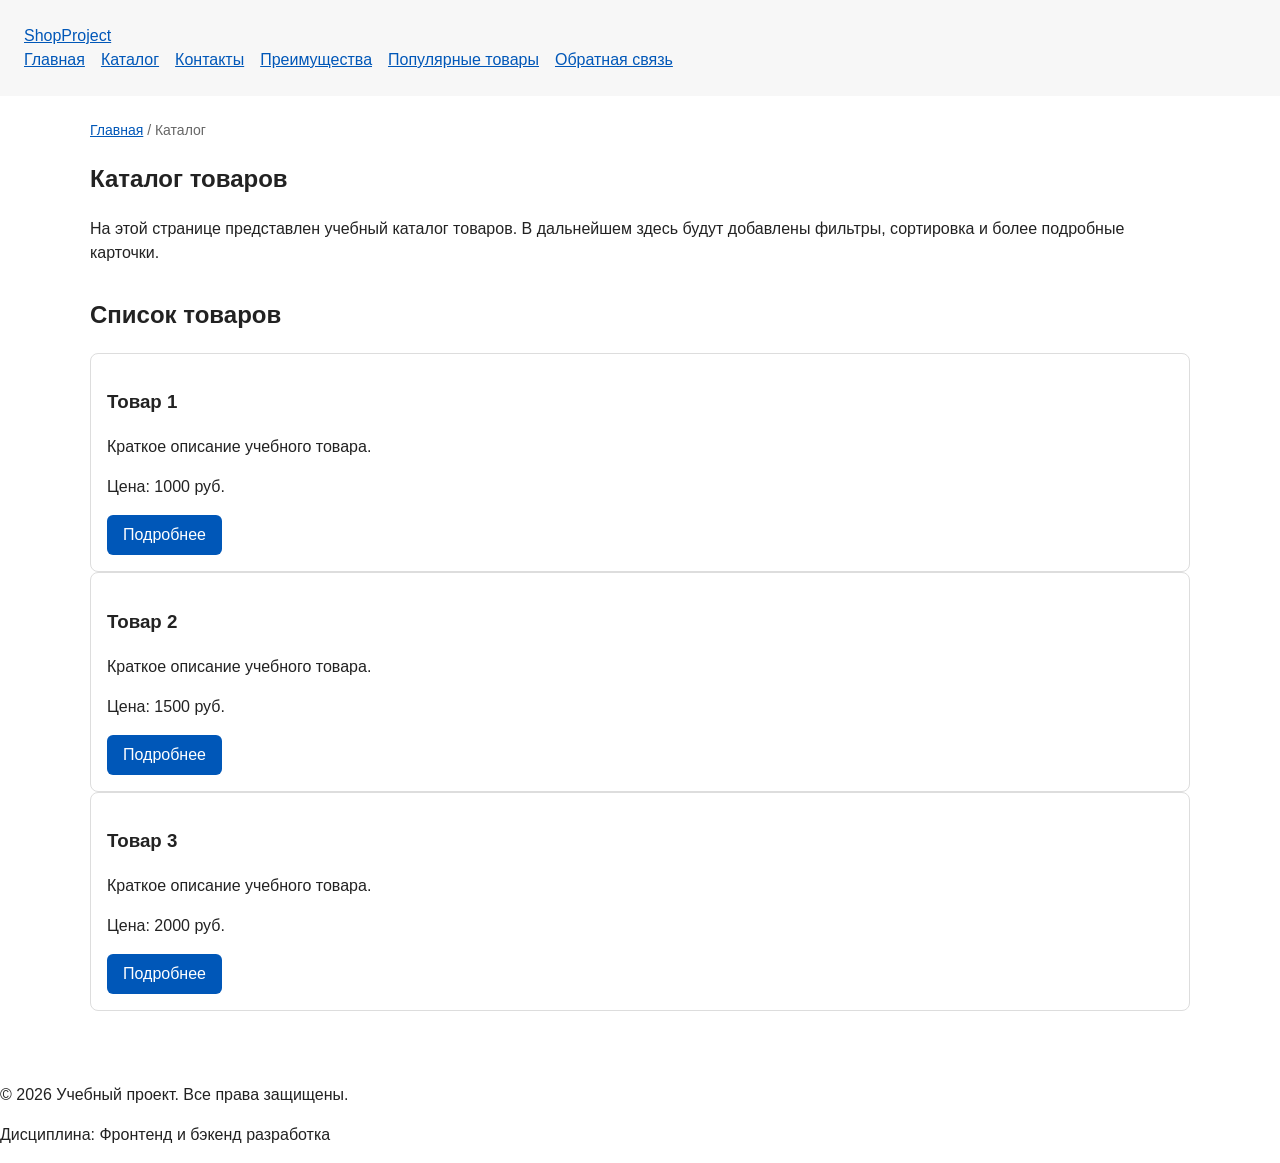
==== catalog.html @ 7bd4f280 "feat: add multi-page structure navigation and anchors" ====
<!DOCTYPE html>
<html lang="ru">
<head>
  <meta charset="UTF-8">
  <meta name="viewport" content="width=device-width, initial-scale=1.0">
  <meta name="description" content="Каталог товаров учебного интернет-магазина.">
  <title>Каталог товаров — Учебный интернет-магазин</title>
  <meta property="og:type" content="website">
  <meta property="og:title" content="Каталог товаров — Учебный интернет-магазин">
  <meta property="og:description" content="Каталог товаров учебного интернет-магазина.">
  <meta property="og:image" content="https://wqlwr.github.io/kr1-html-css-shop/images/preview.jpg">
  <link rel="stylesheet" href="css/style.css">
</head>
<body>
  <header>
    <div class="site-header">
      <a class="site-logo" href="index.html">ShopProject</a>

      <nav class="site-nav" aria-label="Основная навигация">
        <ul class="site-nav__list">
          <li><a href="index.html">Главная</a></li>
          <li><a href="catalog.html">Каталог</a></li>
          <li><a href="contacts.html">Контакты</a></li>
          <li><a href="index.html#advantages">Преимущества</a></li>
          <li><a href="index.html#popular">Популярные товары</a></li>
          <li><a href="index.html#contacts">Обратная связь</a></li>
        </ul>
      </nav>
    </div>
  </header>

  <main>
    <nav class="breadcrumbs" aria-label="Хлебные крошки">
      <a href="index.html">Главная</a>
      <span>Каталог</span>
    </nav>

    <section class="section">
      <h1>Каталог товаров</h1>
      <p>
        На этой странице представлен учебный каталог товаров.
        В дальнейшем здесь будут добавлены фильтры, сортировка и более
        подробные карточки.
      </p>
    </section>

    <section class="section">
      <h2>Список товаров</h2>

      <article class="product-card">
        <h3>Товар 1</h3>
        <p>Краткое описание учебного товара.</p>
        <p>Цена: 1000 руб.</p>
        <a class="button" href="index.html#popular">Подробнее</a>
      </article>

      <article class="product-card">
        <h3>Товар 2</h3>
        <p>Краткое описание учебного товара.</p>
        <p>Цена: 1500 руб.</p>
        <a class="button" href="index.html#popular">Подробнее</a>
      </article>

      <article class="product-card">
        <h3>Товар 3</h3>
        <p>Краткое описание учебного товара.</p>
        <p>Цена: 2000 руб.</p>
        <a class="button" href="index.html#popular">Подробнее</a>
      </article>
    </section>
  </main>

  <footer>
    <p>&copy; 2026 Учебный проект. Все права защищены.</p>
    <p>Дисциплина: Фронтенд и бэкенд разработка</p>
  </footer>
</body>
</html>
---- css/style.css ----
/* ===============================
   1. Переменные проекта
   =============================== */
:root {
  /* Основные цвета проекта */
  --color-bg: #ffffff;
  --color-text: #222222;
  --color-muted: #666666;
  --color-primary: #0057b8;
  --color-primary-dark: #003f86;
  --color-border: #dddddd;
  --color-surface: #f7f7f7;
  --color-surface-accent: #eef5ff;
  --color-danger: #b00020;
  --color-success: #168a2f;
  --color-success-bg: #eefaf0;
  --color-white: #ffffff;

  /* Отступы */
  --space-xs: 4px;
  --space-sm: 8px;
  --space-md: 16px;
  --space-lg: 24px;
  --space-xl: 32px;

  /* Скругления */
  --radius-sm: 6px;
  --radius-md: 8px;
  --radius-lg: 12px;

  /* Размеры */
  --container-width: 1100px;
}


/* ===============================
   2. Базовые стили
   =============================== */

* {
  box-sizing: border-box;
}

body {
  margin: 0;
  font-family: Arial, sans-serif;
  line-height: 1.5;
  color: var(--color-text);
  background-color: var(--color-bg);
}

main {
  padding: var(--space-lg);
}

/* ===============================
   3. Общие элементы интерфейса
   =============================== */
a {
  color: var(--color-primary);
}

a:hover {
  color: var(--color-primary-dark);
}
a:focus-visible {
  outline: 2px solid var(--color-primary);
  outline-offset: 3px;
}

.button {
  display: inline-block;
  padding: var(--space-sm) var(--space-md);
  color: var(--color-white);
  background-color: var(--color-primary);
  font: inherit;
  text-decoration: none;
  border: none;
  border-radius: var(--radius-sm);
  cursor: pointer;
}

.button:hover {
  color: var(--color-white);
  background-color: var(--color-primary-dark);
}

.button:focus-visible {
  outline: 2px solid var(--color-primary);
  outline-offset: 3px;
}

.button:disabled {
  opacity: 0.6;
  cursor: not-allowed;
}

/* ===============================
   4. Шапка, меню и подвал (Flexbox)
   =============================== */

.site-header,
.site-footer {
  padding: var(--space-lg);
  background-color: var(--color-surface);
}

/* Flexbox: логотип слева, меню справа */
.site-header__inner {
  display: flex;
  align-items: center;
  justify-content: space-between;
  gap: var(--space-md);
  max-width: var(--container-width);
  margin: 0 auto;
}

.site-header__logo {
  font-weight: bold;
  text-decoration: none;
}

/* Flexbox: пункты меню в строку */
.site-nav__list {
  display: flex;
  flex-wrap: wrap;
  gap: var(--space-md);
  margin: 0;
  padding: 0;
  list-style: none;
}

/* ===============================
   5. Компоненты страницы
   =============================== */

.hero {
  max-width: var(--container-width);
  margin: 0 auto var(--space-xl);
  padding: var(--space-xl) var(--space-lg);
  background-color: var(--color-surface-accent);
  border-radius: var(--radius-lg);
}

.section {
  max-width: var(--container-width);
  margin: 0 auto var(--space-xl);
}

.section__title {
  margin-top: 0;
}

/* Grid: карточки товаров в адаптивной сетке */
.product-list {
  display: grid;
  grid-template-columns: repeat(auto-fit, minmax(240px, 1fr));
  gap: var(--space-md);
}

/* Позиционирование: relative — точка отсчёта для бейджа */
.product-card {
  position: relative;
  padding: var(--space-md);
  border: 1px solid var(--color-border);
  border-radius: var(--radius-md);
  background-color: var(--color-bg);
}

.product-card:hover {
  border-color: var(--color-primary);
}

.product-card__title {
  margin-top: 0;
}

/* Позиционирование: absolute — бейдж в углу карточки */
.product-card__badge {
  position: absolute;
  top: var(--space-sm);
  right: var(--space-sm);
  padding: var(--space-xs) var(--space-sm);
  font-size: 12px;
  color: var(--color-white);
  background-color: var(--color-success);
  border-radius: var(--radius-sm);
}

.aside-info {
  max-width: var(--container-width);
  margin: 0 auto var(--space-xl);
  padding: var(--space-md);
  border-left: 4px solid var(--color-primary);
  background-color: var(--color-surface);
}

/* Позиционирование: fixed — кнопка «Наверх» прикреплена к окну */
.to-top {
  position: fixed;
  right: var(--space-lg);
  bottom: var(--space-lg);
  z-index: 10;
  padding: var(--space-sm) var(--space-md);
  color: var(--color-white);
  background-color: var(--color-primary);
  text-decoration: none;
  border-radius: var(--radius-sm);
}

.to-top:hover {
  color: var(--color-white);
  background-color: var(--color-primary-dark);
}


/* ===============================
   6. Форма и модальное окно
   =============================== */

.order-dialog {
  width: min(100% - 32px, 560px);
  padding: var(--space-lg);
  border: none;
  border-radius: var(--radius-lg);
}

.order-dialog::backdrop {
  background-color: rgba(0, 0, 0, 0.5);
}

.order-dialog__title {
  margin-top: 0;
}

.form-field {
  margin-bottom: var(--space-md);
}

.form-field__label {
  display: block;
  margin-bottom: var(--space-xs);
}

.form-field__control {
  width: 100%;
  padding: 10px 12px;
  border: 1px solid var(--color-border);
  border-radius: var(--radius-sm);
  font: inherit;
}

.form-field__control[type="checkbox"] {
  width: auto;
}

.form-field__hint {
  display: block;
  margin-top: var(--space-xs);
  color: var(--color-muted);
}

.form-field__control:hover {
  border-color: var(--color-primary);
}

.form-field__control:focus-visible {
  outline: 2px solid var(--color-primary);
  outline-offset: 3px;
}

[aria-invalid="true"] {
  border-color: var(--color-danger);
}

/* Flexbox: кнопки формы справа */
.form-actions {
  display: flex;
  justify-content: flex-end;
  gap: var(--space-sm);
}

.success-message {
  max-width: var(--container-width);
  margin: var(--space-lg) auto;
  padding: var(--space-md);
  border-left: 4px solid var(--color-success);
  background-color: var(--color-success-bg);
}
.breadcrumbs {
  max-width: var(--container-width);
  margin: 0 auto var(--space-md);
  font-size: 14px;
  color: var(--color-muted);
}

.breadcrumbs a {
  color: var(--color-primary);
}

.breadcrumbs span::before {
  content: " / ";
  color: var(--color-muted);
}
html {
  scroll-behavior: smooth;
}
:target {
  outline: 2px dashed var(--color-primary);
  outline-offset: 4px;
}
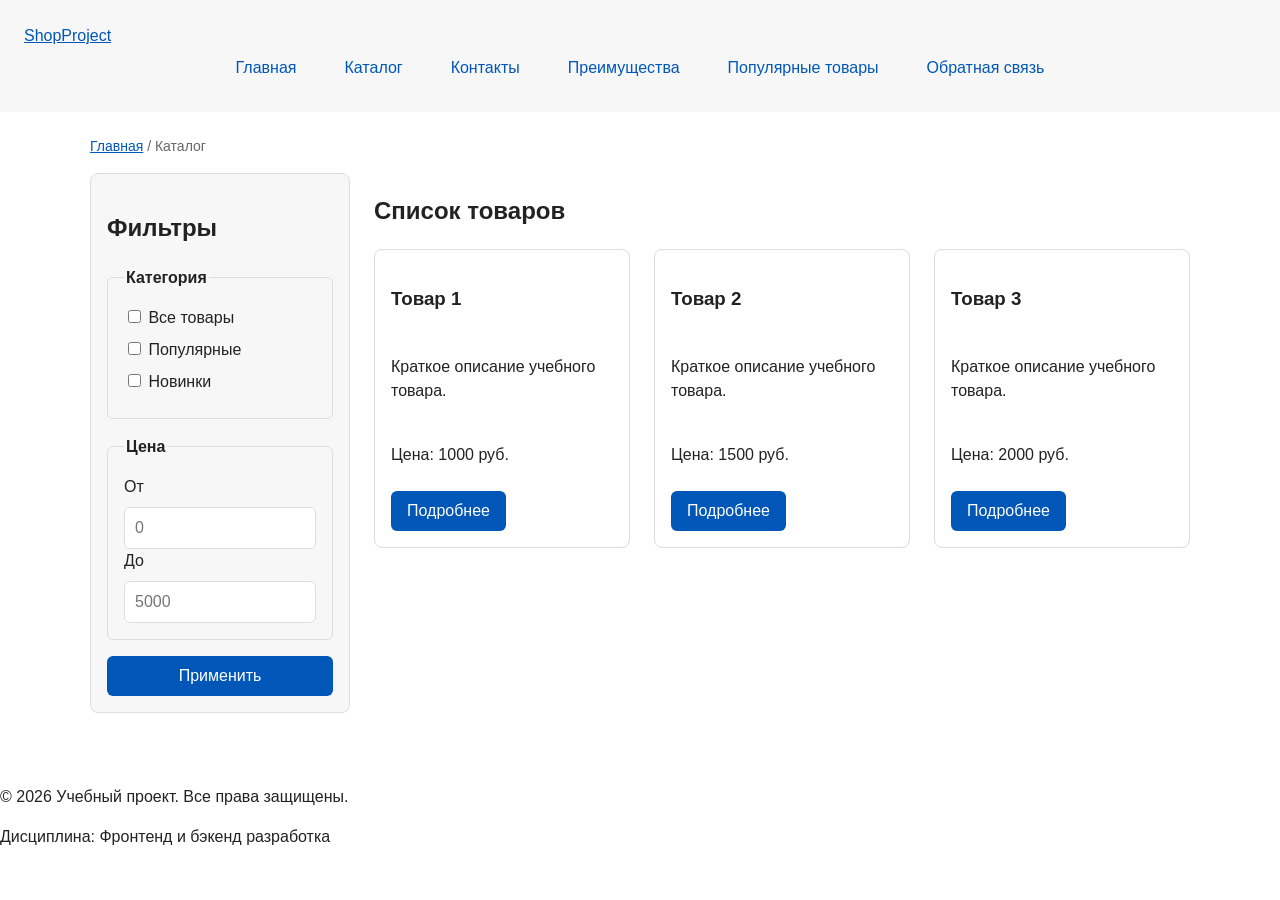
==== commit b811873f: "feat: add flex navigation and grid catalog layout" ====
--- a/catalog.html
+++ b/catalog.html
@@ -35,18 +35,48 @@
       <span>Каталог</span>
     </nav>
 
-    <section class="section">
-      <h1>Каталог товаров</h1>
-      <p>
-        На этой странице представлен учебный каталог товаров.
-        В дальнейшем здесь будут добавлены фильтры, сортировка и более
-        подробные карточки.
-      </p>
-    </section>
+<section class="catalog-layout">
+  <aside class="catalog-filters">
+    <h2>Фильтры</h2>
 
-    <section class="section">
-      <h2>Список товаров</h2>
+    <form class="filters-form" action="#" method="get">
+      <fieldset>
+        <legend>Категория</legend>
 
+        <label>
+          <input type="checkbox" name="category" value="all">
+          Все товары
+        </label>
+
+        <label>
+          <input type="checkbox" name="category" value="popular">
+          Популярные
+        </label>
+
+        <label>
+          <input type="checkbox" name="category" value="new">
+          Новинки
+        </label>
+      </fieldset>
+
+      <fieldset>
+        <legend>Цена</legend>
+
+        <label for="price-from">От</label>
+        <input id="price-from" name="price-from" type="number" min="0" placeholder="0">
+
+        <label for="price-to">До</label>
+        <input id="price-to" name="price-to" type="number" min="0" placeholder="5000">
+      </fieldset>
+
+      <button class="button" type="submit">Применить</button>
+    </form>
+  </aside>
+
+  <section class="catalog-products">
+    <h2>Список товаров</h2>
+
+    <div class="products-grid">
       <article class="product-card">
         <h3>Товар 1</h3>
         <p>Краткое описание учебного товара.</p>
@@ -67,7 +97,10 @@
         <p>Цена: 2000 руб.</p>
         <a class="button" href="index.html#popular">Подробнее</a>
       </article>
-    </section>
+    </div>
+  </section>
+</section>
+
   </main>
 
   <footer>
--- a/css/style.css
+++ b/css/style.css
@@ -124,12 +124,28 @@
 .site-nav__list {
   display: flex;
   flex-wrap: wrap;
+  justify-content: center;
+  align-items: center;
   gap: var(--space-md);
   margin: 0;
   padding: 0;
   list-style: none;
 }
 
+.site-nav__list a {
+  display: inline-block;
+  padding: var(--space-sm) var(--space-md);
+  color: var(--color-primary);
+  text-decoration: none;
+  border-radius: var(--radius-sm);
+}
+
+.site-nav__list a:hover {
+  color: var(--color-white);
+  background-color: var(--color-primary);
+}
+
+
 /* ===============================
    5. Компоненты страницы
    =============================== */
@@ -151,16 +167,19 @@
   margin-top: 0;
 }
 
-/* Grid: карточки товаров в адаптивной сетке */
-.product-list {
+/* Grid: карточки товаров */
+.products-grid {
   display: grid;
   grid-template-columns: repeat(auto-fit, minmax(240px, 1fr));
-  gap: var(--space-md);
-}
-
-/* Позиционирование: relative — точка отсчёта для бейджа */
+  gap: var(--space-lg);
+}
+
+/* Позиционирование: relative — точка отсчёта для бейджа; Flexbox внутри карточки */
 .product-card {
   position: relative;
+  display: flex;
+  flex-direction: column;
+  gap: var(--space-sm);
   padding: var(--space-md);
   border: 1px solid var(--color-border);
   border-radius: var(--radius-md);
@@ -173,6 +192,11 @@
 
 .product-card__title {
   margin-top: 0;
+}
+
+.product-card .button {
+  margin-top: auto;
+  align-self: flex-start;
 }
 
 /* Позиционирование: absolute — бейдж в углу карточки */
@@ -309,3 +333,52 @@
   outline: 2px dashed var(--color-primary);
   outline-offset: 4px;
 }
+.catalog-layout {
+  max-width: var(--container-width);
+  margin: 0 auto var(--space-xl);
+  display: grid;
+  grid-template-columns: 260px 1fr;
+  grid-template-areas: "filters products";
+  gap: var(--space-lg);
+}
+
+.catalog-filters {
+  grid-area: filters;
+  padding: var(--space-md);
+  border: 1px solid var(--color-border);
+  border-radius: var(--radius-md);
+  background-color: var(--color-surface);
+}
+
+.catalog-products {
+  grid-area: products;
+}
+.filters-form {
+  display: grid;
+  gap: var(--space-md);
+}
+
+.filters-form fieldset {
+  margin: 0;
+  padding: var(--space-md);
+  border: 1px solid var(--color-border);
+  border-radius: var(--radius-sm);
+}
+
+.filters-form legend {
+  font-weight: 700;
+}
+
+.filters-form label {
+  display: block;
+  margin-bottom: var(--space-sm);
+}
+
+.filters-form input[type="number"] {
+  width: 100%;
+  padding: 8px 10px;
+  border: 1px solid var(--color-border);
+  border-radius: var(--radius-sm);
+  font: inherit;
+}
+
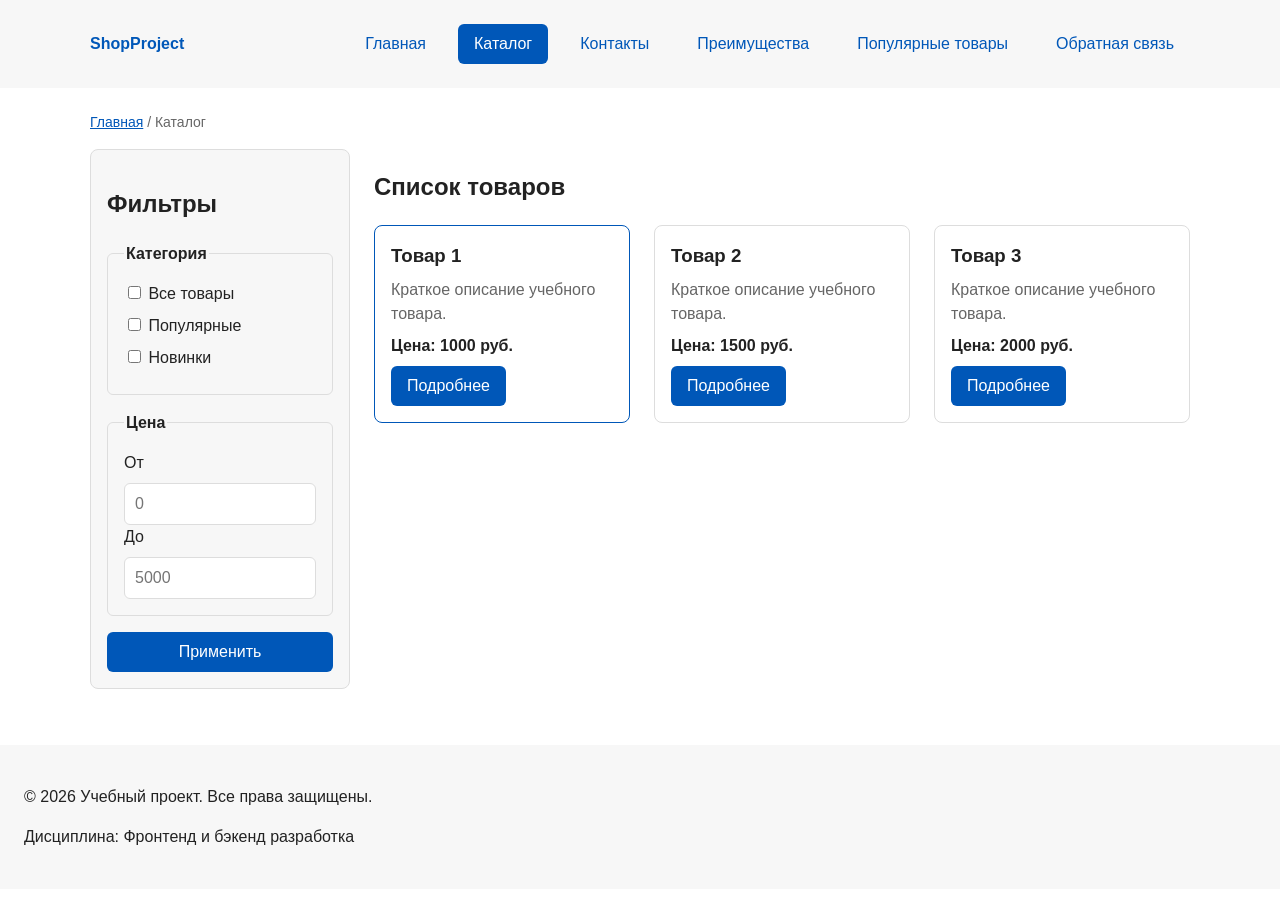
==== commit 9d295267: "refactor: apply BEM naming to CSS classes" ====
--- a/catalog.html
+++ b/catalog.html
@@ -12,28 +12,28 @@
   <link rel="stylesheet" href="css/style.css">
 </head>
 <body>
-  <header>
-    <div class="site-header">
-      <a class="site-logo" href="index.html">ShopProject</a>
+<header class="site-header">
+  <div class="site-header__inner">
+    <a class="site-header__logo" href="index.html">ShopProject</a>
 
-      <nav class="site-nav" aria-label="Основная навигация">
-        <ul class="site-nav__list">
-          <li><a href="index.html">Главная</a></li>
-          <li><a href="catalog.html">Каталог</a></li>
-          <li><a href="contacts.html">Контакты</a></li>
-          <li><a href="index.html#advantages">Преимущества</a></li>
-          <li><a href="index.html#popular">Популярные товары</a></li>
-          <li><a href="index.html#contacts">Обратная связь</a></li>
-        </ul>
-      </nav>
-    </div>
-  </header>
+  <nav class="site-nav" aria-label="Основная навигация">
+    <ul class="site-nav__list">
+      <li class="site-nav__item"><a class="site-nav__link" href="index.html">Главная</a></li>
+      <li class="site-nav__item"><a class="site-nav__link site-nav__link--active" href="catalog.html">Каталог</a></li>
+      <li class="site-nav__item"><a class="site-nav__link" href="contacts.html">Контакты</a></li>
+      <li class="site-nav__item"><a class="site-nav__link" href="index.html#advantages">Преимущества</a></li>
+      <li class="site-nav__item"><a class="site-nav__link" href="index.html#popular">Популярные товары</a></li>
+      <li class="site-nav__item"><a class="site-nav__link" href="index.html#contacts">Обратная связь</a></li>
+    </ul>
+  </nav>
+</div>
+</header>
 
-  <main>
-    <nav class="breadcrumbs" aria-label="Хлебные крошки">
-      <a href="index.html">Главная</a>
-      <span>Каталог</span>
-    </nav>
+<main>
+  <nav class="breadcrumbs" aria-label="Хлебные крошки">
+    <a class="breadcrumbs__link" href="index.html">Главная</a>
+    <span class="breadcrumbs__current">Каталог</span>
+  </nav>
 
 <section class="catalog-layout">
   <aside class="catalog-filters">
@@ -69,33 +69,32 @@
         <input id="price-to" name="price-to" type="number" min="0" placeholder="5000">
       </fieldset>
 
-      <button class="button" type="submit">Применить</button>
+      <button class="button button--primary" type="submit">Применить</button>
     </form>
   </aside>
 
   <section class="catalog-products">
     <h2>Список товаров</h2>
-
     <div class="products-grid">
-      <article class="product-card">
-        <h3>Товар 1</h3>
-        <p>Краткое описание учебного товара.</p>
-        <p>Цена: 1000 руб.</p>
-        <a class="button" href="index.html#popular">Подробнее</a>
+      <article class="product-card product-card--featured">
+        <h3 class="product-card__title">Товар 1</h3>
+        <p class="product-card__description">Краткое описание учебного товара.</p>
+        <p class="product-card__price">Цена: 1000 руб.</p>
+        <a class="button button--primary product-card__button" href="index.html#popular">Подробнее</a>
       </article>
 
       <article class="product-card">
-        <h3>Товар 2</h3>
-        <p>Краткое описание учебного товара.</p>
-        <p>Цена: 1500 руб.</p>
-        <a class="button" href="index.html#popular">Подробнее</a>
+        <h3 class="product-card__title">Товар 2</h3>
+        <p class="product-card__description">Краткое описание учебного товара.</p>
+        <p class="product-card__price">Цена: 1500 руб.</p>
+        <a class="button button--primary product-card__button" href="index.html#popular">Подробнее</a>
       </article>
 
       <article class="product-card">
-        <h3>Товар 3</h3>
-        <p>Краткое описание учебного товара.</p>
-        <p>Цена: 2000 руб.</p>
-        <a class="button" href="index.html#popular">Подробнее</a>
+        <h3 class="product-card__title">Товар 3</h3>
+        <p class="product-card__description">Краткое описание учебного товара.</p>
+        <p class="product-card__price">Цена: 2000 руб.</p>
+        <a class="button button--primary product-card__button" href="index.html#popular">Подробнее</a>
       </article>
     </div>
   </section>
@@ -103,7 +102,7 @@
 
   </main>
 
-  <footer>
+  <footer class="site-footer">
     <p>&copy; 2026 Учебный проект. Все права защищены.</p>
     <p>Дисциплина: Фронтенд и бэкенд разработка</p>
   </footer>
--- a/css/style.css
+++ b/css/style.css
@@ -71,18 +71,32 @@
 .button {
   display: inline-block;
   padding: var(--space-sm) var(--space-md);
-  color: var(--color-white);
-  background-color: var(--color-primary);
+  border: none;
+  border-radius: var(--radius-sm);
   font: inherit;
   text-decoration: none;
-  border: none;
-  border-radius: var(--radius-sm);
   cursor: pointer;
 }
 
-.button:hover {
+.button--primary {
+  color: var(--color-white);
+  background-color: var(--color-primary);
+}
+
+.button--primary:hover {
   color: var(--color-white);
   background-color: var(--color-primary-dark);
+}
+
+.button--secondary {
+  color: var(--color-primary);
+  background-color: transparent;
+  border: 1px solid var(--color-primary);
+}
+
+.button--secondary:hover {
+  color: var(--color-white);
+  background-color: var(--color-primary);
 }
 
 .button:focus-visible {
@@ -90,7 +104,8 @@
   outline-offset: 3px;
 }
 
-.button:disabled {
+.button:disabled,
+.button--disabled {
   opacity: 0.6;
   cursor: not-allowed;
 }
@@ -132,7 +147,7 @@
   list-style: none;
 }
 
-.site-nav__list a {
+.site-nav__link {
   display: inline-block;
   padding: var(--space-sm) var(--space-md);
   color: var(--color-primary);
@@ -140,7 +155,17 @@
   border-radius: var(--radius-sm);
 }
 
-.site-nav__list a:hover {
+.site-nav__link:hover {
+  color: var(--color-white);
+  background-color: var(--color-primary);
+}
+
+.site-nav__link:focus-visible {
+  outline: 2px solid var(--color-primary);
+  outline-offset: 3px;
+}
+
+.site-nav__link--active {
   color: var(--color-white);
   background-color: var(--color-primary);
 }
@@ -190,11 +215,33 @@
   border-color: var(--color-primary);
 }
 
+.product-card--featured {
+  border-color: var(--color-primary);
+}
+
+.product-card--discount {
+  border-color: var(--color-danger);
+}
+
 .product-card__title {
-  margin-top: 0;
-}
-
-.product-card .button {
+  margin: 0;
+}
+
+.product-card__description {
+  margin: 0;
+  color: var(--color-muted);
+}
+
+.product-card__price {
+  margin: 0;
+  font-weight: 700;
+}
+
+.product-card--discount .product-card__price {
+  color: var(--color-danger);
+}
+
+.product-card__button {
   margin-top: auto;
   align-self: flex-start;
 }
@@ -257,16 +304,18 @@
   margin-top: 0;
 }
 
-.form-field {
+.order-form__field {
   margin-bottom: var(--space-md);
 }
 
-.form-field__label {
+.order-form__label {
   display: block;
   margin-bottom: var(--space-xs);
 }
 
-.form-field__control {
+.order-form__input,
+.order-form__select,
+.order-form__textarea {
   width: 100%;
   padding: 10px 12px;
   border: 1px solid var(--color-border);
@@ -274,21 +323,25 @@
   font: inherit;
 }
 
-.form-field__control[type="checkbox"] {
+.order-form__input--checkbox {
   width: auto;
 }
 
-.form-field__hint {
+.order-form__hint {
   display: block;
   margin-top: var(--space-xs);
   color: var(--color-muted);
 }
 
-.form-field__control:hover {
+.order-form__input:hover,
+.order-form__select:hover,
+.order-form__textarea:hover {
   border-color: var(--color-primary);
 }
 
-.form-field__control:focus-visible {
+.order-form__input:focus-visible,
+.order-form__select:focus-visible,
+.order-form__textarea:focus-visible {
   outline: 2px solid var(--color-primary);
   outline-offset: 3px;
 }
@@ -298,7 +351,7 @@
 }
 
 /* Flexbox: кнопки формы справа */
-.form-actions {
+.order-form__actions {
   display: flex;
   justify-content: flex-end;
   gap: var(--space-sm);
@@ -318,11 +371,11 @@
   color: var(--color-muted);
 }
 
-.breadcrumbs a {
+.breadcrumbs__link {
   color: var(--color-primary);
 }
 
-.breadcrumbs span::before {
+.breadcrumbs__current::before {
   content: " / ";
   color: var(--color-muted);
 }
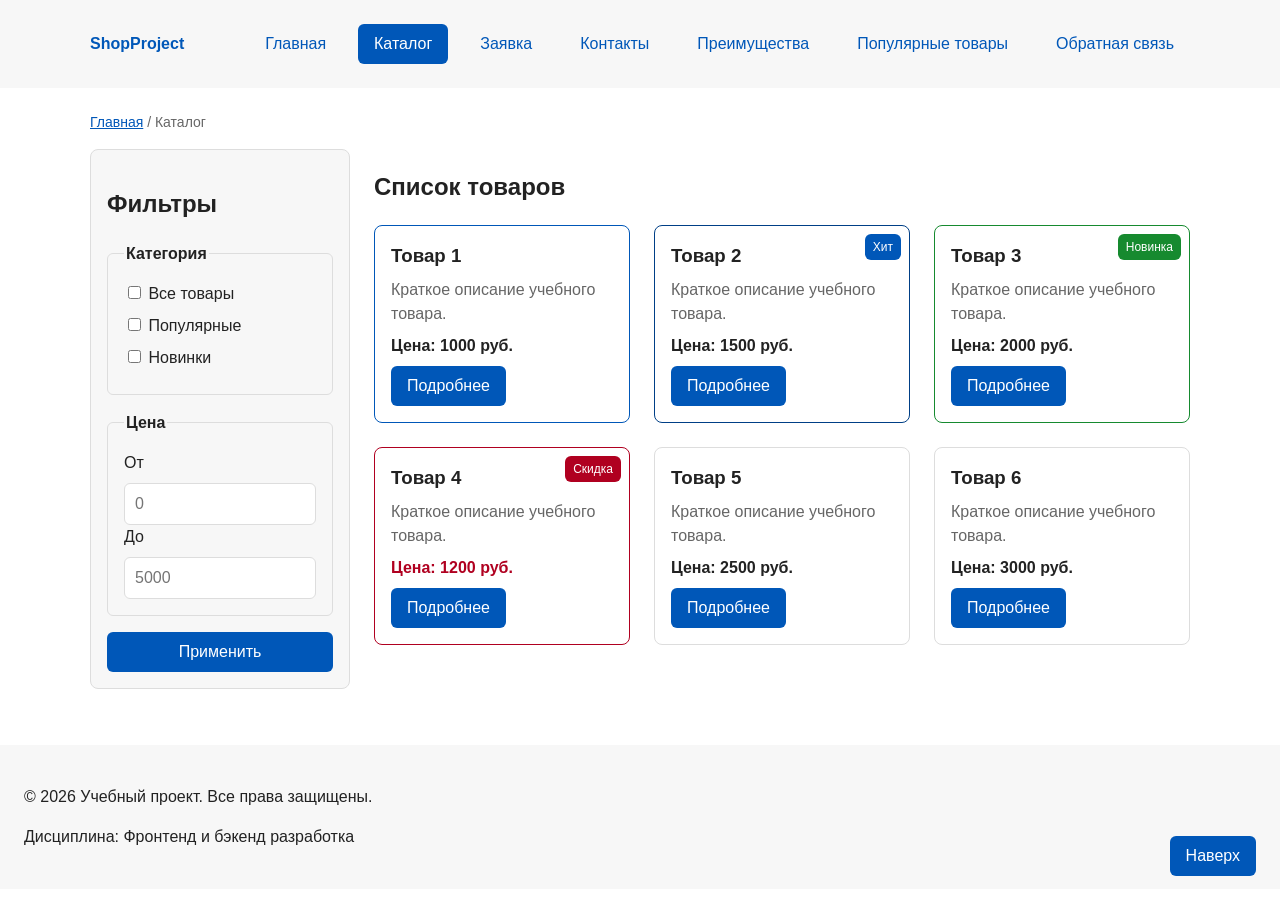
==== commit c8a5d0a0: "fix: prepare HTML CSS project for submission" ====
--- a/catalog.html
+++ b/catalog.html
@@ -20,6 +20,7 @@
     <ul class="site-nav__list">
       <li class="site-nav__item"><a class="site-nav__link" href="index.html">Главная</a></li>
       <li class="site-nav__item"><a class="site-nav__link site-nav__link--active" href="catalog.html">Каталог</a></li>
+      <li class="site-nav__item"><a class="site-nav__link" href="order.html">Заявка</a></li>
       <li class="site-nav__item"><a class="site-nav__link" href="contacts.html">Контакты</a></li>
       <li class="site-nav__item"><a class="site-nav__link" href="index.html#advantages">Преимущества</a></li>
       <li class="site-nav__item"><a class="site-nav__link" href="index.html#popular">Популярные товары</a></li>
@@ -75,36 +76,63 @@
 
   <section class="catalog-products">
     <h2>Список товаров</h2>
-    <div class="products-grid">
-      <article class="product-card product-card--featured">
-        <h3 class="product-card__title">Товар 1</h3>
-        <p class="product-card__description">Краткое описание учебного товара.</p>
-        <p class="product-card__price">Цена: 1000 руб.</p>
-        <a class="button button--primary product-card__button" href="index.html#popular">Подробнее</a>
-      </article>
+  <div class="products-grid">
+    <article class="product-card product-card--featured">
+      <h3 class="product-card__title">Товар 1</h3>
+      <p class="product-card__description">Краткое описание учебного товара.</p>
+      <p class="product-card__price">Цена: 1000 руб.</p>
+      <a class="button button--primary product-card__button" href="product.html">Подробнее</a>
+    </article>
 
-      <article class="product-card">
-        <h3 class="product-card__title">Товар 2</h3>
-        <p class="product-card__description">Краткое описание учебного товара.</p>
-        <p class="product-card__price">Цена: 1500 руб.</p>
-        <a class="button button--primary product-card__button" href="index.html#popular">Подробнее</a>
-      </article>
+    <article class="product-card product-card--hit">
+      <span class="product-card__badge product-card__badge--hit">Хит</span>
+      <h3 class="product-card__title">Товар 2</h3>
+      <p class="product-card__description">Краткое описание учебного товара.</p>
+      <p class="product-card__price">Цена: 1500 руб.</p>
+      <a class="button button--primary product-card__button" href="product.html">Подробнее</a>
+    </article>
 
-      <article class="product-card">
-        <h3 class="product-card__title">Товар 3</h3>
-        <p class="product-card__description">Краткое описание учебного товара.</p>
-        <p class="product-card__price">Цена: 2000 руб.</p>
-        <a class="button button--primary product-card__button" href="index.html#popular">Подробнее</a>
-      </article>
-    </div>
+    <article class="product-card product-card--new">
+      <span class="product-card__badge">Новинка</span>
+      <h3 class="product-card__title">Товар 3</h3>
+      <p class="product-card__description">Краткое описание учебного товара.</p>
+      <p class="product-card__price">Цена: 2000 руб.</p>
+      <a class="button button--primary product-card__button" href="product.html">Подробнее</a>
+    </article>
+
+    <article class="product-card product-card--discount">
+      <span class="product-card__badge product-card__badge--discount">Скидка</span>
+      <h3 class="product-card__title">Товар 4</h3>
+      <p class="product-card__description">Краткое описание учебного товара.</p>
+      <p class="product-card__price">Цена: 1200 руб.</p>
+      <a class="button button--primary product-card__button" href="product.html">Подробнее</a>
+    </article>
+
+    <article class="product-card">
+      <h3 class="product-card__title">Товар 5</h3>
+      <p class="product-card__description">Краткое описание учебного товара.</p>
+      <p class="product-card__price">Цена: 2500 руб.</p>
+      <a class="button button--primary product-card__button" href="product.html">Подробнее</a>
+    </article>
+
+    <article class="product-card">
+      <h3 class="product-card__title">Товар 6</h3>
+      <p class="product-card__description">Краткое описание учебного товара.</p>
+      <p class="product-card__price">Цена: 3000 руб.</p>
+      <a class="button button--primary product-card__button" href="product.html">Подробнее</a>
+    </article>
+  </div>
   </section>
 </section>
 
   </main>
 
   <footer class="site-footer">
-    <p>&copy; 2026 Учебный проект. Все права защищены.</p>
-    <p>Дисциплина: Фронтенд и бэкенд разработка</p>
-  </footer>
+    <p class="site-footer__text">&copy; 2026 Учебный проект. Все права защищены.</p>
+    <p class="site-footer__text">Дисциплина: Фронтенд и бэкенд разработка</p>
+</footer>
+
+  <a class="to-top" href="#">Наверх</a>
+
 </body>
 </html>
--- a/css/style.css
+++ b/css/style.css
@@ -241,6 +241,14 @@
   color: var(--color-danger);
 }
 
+.product-card--new {
+  border-color: var(--color-success);
+}
+
+.product-card--hit {
+  border-color: var(--color-primary-dark);
+}
+
 .product-card__button {
   margin-top: auto;
   align-self: flex-start;
@@ -258,6 +266,15 @@
   border-radius: var(--radius-sm);
 }
 
+.product-card__badge--discount {
+  background-color: var(--color-danger);
+}
+
+
+.product-card__badge--hit {
+  background-color: var(--color-primary);
+}
+
 .aside-info {
   max-width: var(--container-width);
   margin: 0 auto var(--space-xl);
@@ -401,6 +418,9 @@
   border: 1px solid var(--color-border);
   border-radius: var(--radius-md);
   background-color: var(--color-surface);
+  position: sticky;
+  top: var(--space-lg);
+  align-self: start;
 }
 
 .catalog-products {
@@ -434,4 +454,91 @@
   border-radius: var(--radius-sm);
   font: inherit;
 }
-
+/* ===============================
+   Страница товара и таблица
+   =============================== */
+.product-details {
+  display: grid;
+  grid-template-columns: 1fr 1fr;
+  gap: var(--space-lg);
+  align-items: start;
+  max-width: var(--container-width);
+  margin: 0 auto var(--space-xl);
+}
+
+.product-details__image {
+  display: block;
+  width: 100%;
+  height: auto;
+  border-radius: var(--radius-md);
+}
+
+.product-details__title {
+  margin-top: 0;
+}
+
+.product-details__price {
+  font-size: 24px;
+  font-weight: 700;
+}
+
+.product-table {
+  width: 100%;
+  border-collapse: collapse;
+}
+
+.product-table caption {
+  margin-bottom: var(--space-sm);
+  font-weight: 700;
+  text-align: left;
+}
+
+.product-table th,
+.product-table td {
+  padding: var(--space-sm) var(--space-md);
+  border: 1px solid var(--color-border);
+  text-align: left;
+}
+
+.product-table thead th {
+  background-color: var(--color-surface-accent);
+}
+
+.order-form--page {
+  max-width: 560px;
+}
+
+/* ===============================
+   FAQ: часто задаваемые вопросы
+   =============================== */
+.faq__item {
+  margin-bottom: var(--space-sm);
+  border: 1px solid var(--color-border);
+  border-radius: var(--radius-md);
+  background-color: var(--color-bg);
+}
+
+.faq__item[open] {
+  border-color: var(--color-primary);
+}
+
+.faq__question {
+  padding: var(--space-md);
+  font-weight: 700;
+  cursor: pointer;
+}
+
+.faq__question:hover {
+  color: var(--color-primary);
+}
+
+.faq__question:focus-visible {
+  outline: 2px solid var(--color-primary);
+  outline-offset: 3px;
+}
+
+.faq__answer {
+  margin: 0;
+  padding: 0 var(--space-md) var(--space-md);
+  color: var(--color-muted);
+}
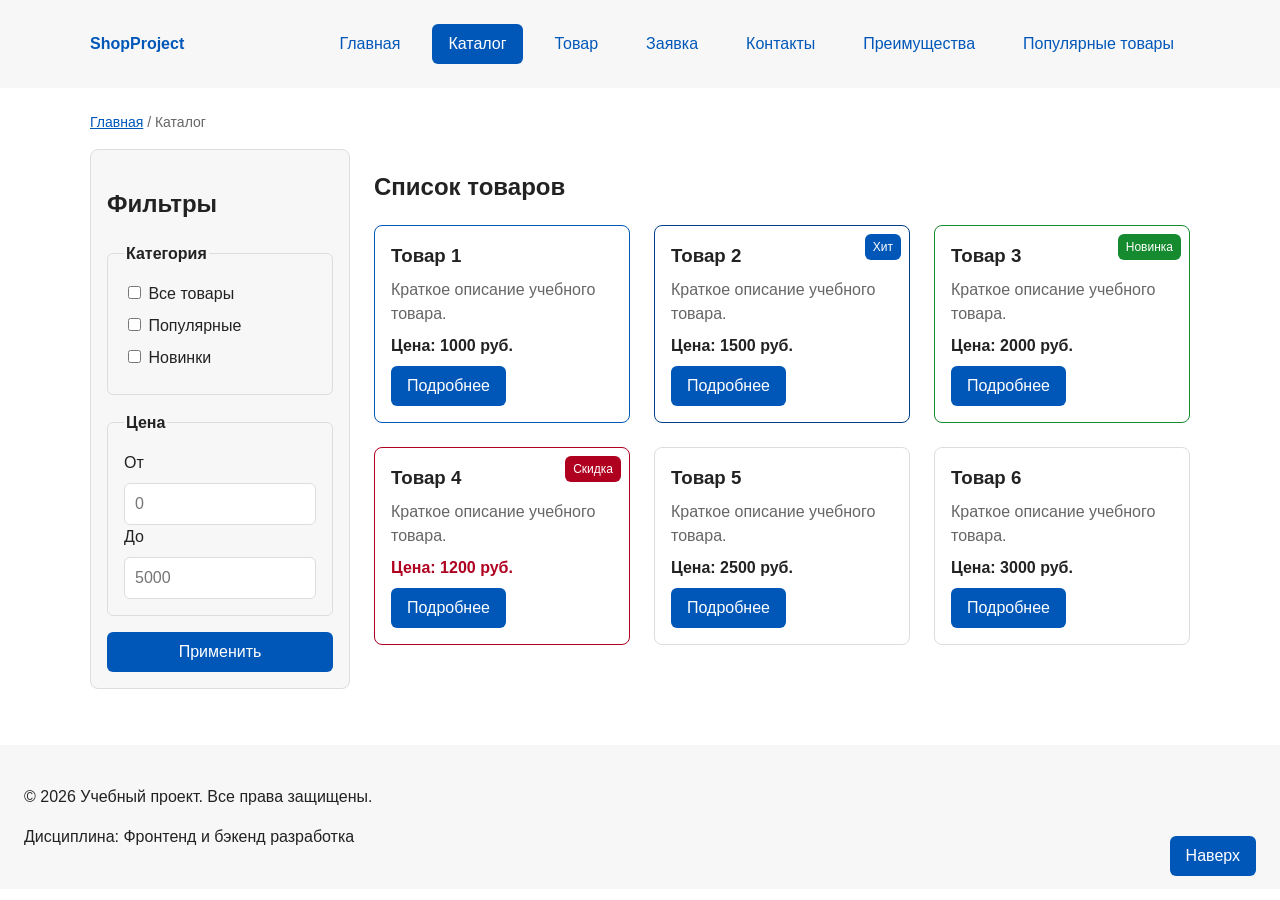
==== commit 28af2573: "fix: update navigation and product page" ====
--- a/catalog.html
+++ b/catalog.html
@@ -20,11 +20,11 @@
     <ul class="site-nav__list">
       <li class="site-nav__item"><a class="site-nav__link" href="index.html">Главная</a></li>
       <li class="site-nav__item"><a class="site-nav__link site-nav__link--active" href="catalog.html">Каталог</a></li>
+      <li class="site-nav__item"><a class="site-nav__link" href="product.html">Товар</a></li>
       <li class="site-nav__item"><a class="site-nav__link" href="order.html">Заявка</a></li>
       <li class="site-nav__item"><a class="site-nav__link" href="contacts.html">Контакты</a></li>
       <li class="site-nav__item"><a class="site-nav__link" href="index.html#advantages">Преимущества</a></li>
       <li class="site-nav__item"><a class="site-nav__link" href="index.html#popular">Популярные товары</a></li>
-      <li class="site-nav__item"><a class="site-nav__link" href="index.html#contacts">Обратная связь</a></li>
     </ul>
   </nav>
 </div>
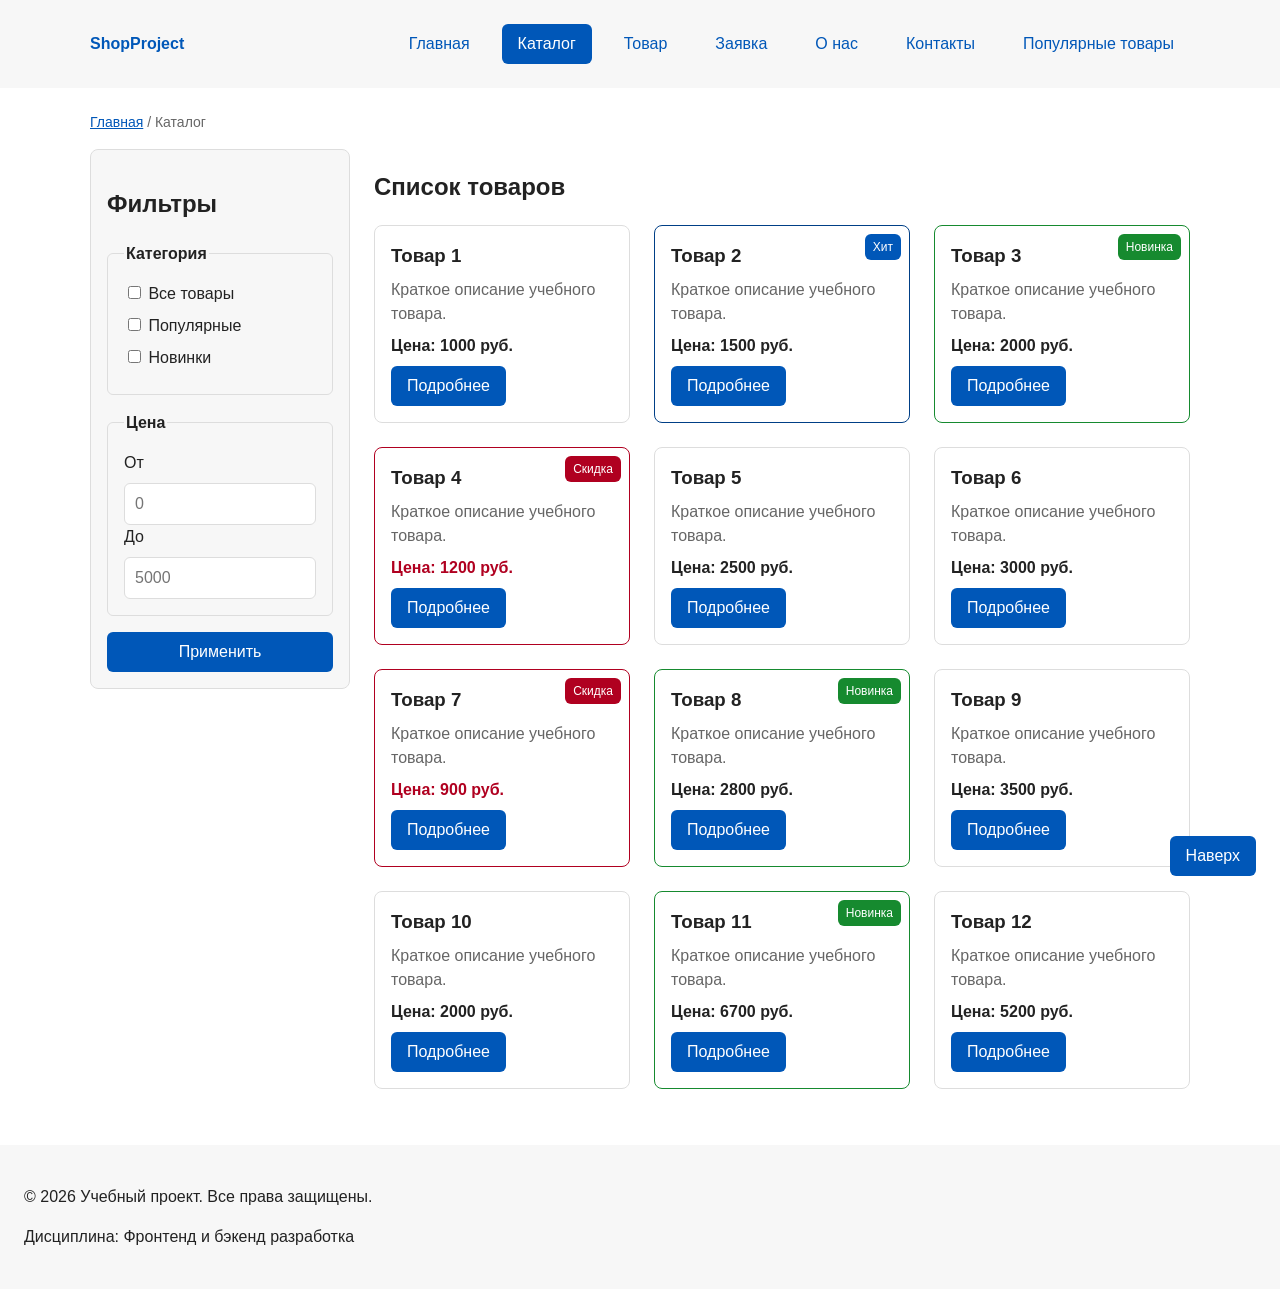
==== commit 341b358a: "kr_2" ====
--- a/catalog.html
+++ b/catalog.html
@@ -22,8 +22,8 @@
       <li class="site-nav__item"><a class="site-nav__link site-nav__link--active" href="catalog.html">Каталог</a></li>
       <li class="site-nav__item"><a class="site-nav__link" href="product.html">Товар</a></li>
       <li class="site-nav__item"><a class="site-nav__link" href="order.html">Заявка</a></li>
+      <li class="site-nav__item"><a class="site-nav__link" href="about.html">О нас</a></li>
       <li class="site-nav__item"><a class="site-nav__link" href="contacts.html">Контакты</a></li>
-      <li class="site-nav__item"><a class="site-nav__link" href="index.html#advantages">Преимущества</a></li>
       <li class="site-nav__item"><a class="site-nav__link" href="index.html#popular">Популярные товары</a></li>
     </ul>
   </nav>
@@ -77,7 +77,7 @@
   <section class="catalog-products">
     <h2>Список товаров</h2>
   <div class="products-grid">
-    <article class="product-card product-card--featured">
+    <article class="product-card">
       <h3 class="product-card__title">Товар 1</h3>
       <p class="product-card__description">Краткое описание учебного товара.</p>
       <p class="product-card__price">Цена: 1000 руб.</p>
@@ -121,6 +121,50 @@
       <p class="product-card__price">Цена: 3000 руб.</p>
       <a class="button button--primary product-card__button" href="product.html">Подробнее</a>
     </article>
+    <article class="product-card product-card--discount">
+      <span class="product-card__badge product-card__badge--discount">Скидка</span>
+      <h3 class="product-card__title">Товар 7</h3>
+      <p class="product-card__description">Краткое описание учебного товара.</p>
+      <p class="product-card__price">Цена: 900 руб.</p>
+      <a class="button button--primary product-card__button" href="product.html">Подробнее</a>
+    </article>
+
+    <article class="product-card product-card--new">
+      <span class="product-card__badge">Новинка</span>
+      <h3 class="product-card__title">Товар 8</h3>
+      <p class="product-card__description">Краткое описание учебного товара.</p>
+      <p class="product-card__price">Цена: 2800 руб.</p>
+      <a class="button button--primary product-card__button" href="product.html">Подробнее</a>
+    </article>
+
+    <article class="product-card">
+      <h3 class="product-card__title">Товар 9</h3>
+      <p class="product-card__description">Краткое описание учебного товара.</p>
+      <p class="product-card__price">Цена: 3500 руб.</p>
+      <a class="button button--primary product-card__button" href="product.html">Подробнее</a>
+    </article>
+
+      <article class="product-card">
+      <h3 class="product-card__title">Товар 10</h3>
+      <p class="product-card__description">Краткое описание учебного товара.</p>
+      <p class="product-card__price">Цена: 2000 руб.</p>
+      <a class="button button--primary product-card__button" href="product.html">Подробнее</a>
+    </article>
+
+    <article class="product-card product-card--new">
+      <span class="product-card__badge">Новинка</span>
+      <h3 class="product-card__title">Товар 11</h3>
+      <p class="product-card__description">Краткое описание учебного товара.</p>
+      <p class="product-card__price">Цена: 6700 руб.</p>
+      <a class="button button--primary product-card__button" href="product.html">Подробнее</a>
+    </article>
+
+    <article class="product-card">
+      <h3 class="product-card__title">Товар 12</h3>
+      <p class="product-card__description">Краткое описание учебного товара.</p>
+      <p class="product-card__price">Цена: 5200 руб.</p>
+      <a class="button button--primary product-card__button" href="product.html">Подробнее</a>
+    </article>
   </div>
   </section>
 </section>
--- a/css/style.css
+++ b/css/style.css
@@ -541,4 +541,89 @@
   margin: 0;
   padding: 0 var(--space-md) var(--space-md);
   color: var(--color-muted);
+}
+/* ===============================
+   Карточка товара: особенности
+   =============================== */
+.features {
+  margin: 0;
+  padding-left: var(--space-lg);
+}
+
+.features__item {
+  margin-bottom: var(--space-xs);
+}
+
+/* ===============================
+   Отзывы
+   =============================== */
+.reviews__note {
+  margin: 0 0 var(--space-md);
+  font-size: 14px;
+  color: var(--color-muted);
+}
+
+.reviews__list {
+  display: grid;
+  grid-template-columns: repeat(auto-fit, minmax(240px, 1fr));
+  gap: var(--space-lg);
+}
+
+.review-card {
+  padding: var(--space-md);
+  border: 1px solid var(--color-border);
+  border-radius: var(--radius-md);
+  background-color: var(--color-surface);
+}
+
+.review-card__author {
+  margin: 0 0 var(--space-xs);
+}
+
+.review-card__rating {
+  margin: 0 0 var(--space-sm);
+  color: var(--color-primary);
+}
+
+.review-card__text {
+  margin: 0;
+}
+
+/* ===============================
+   Страница «О нас»
+   =============================== */
+.about-grid {
+  display: grid;
+  grid-template-columns: repeat(auto-fit, minmax(240px, 1fr));
+  gap: var(--space-lg);
+}
+
+.about-card {
+  padding: var(--space-md);
+  border: 1px solid var(--color-border);
+  border-radius: var(--radius-md);
+  background-color: var(--color-bg);
+}
+
+.about-card__title {
+  margin-top: 0;
+}
+
+.about-card__text {
+  margin: 0;
+  color: var(--color-muted);
+}
+.steps {
+  margin: 0;
+  padding-left: var(--space-lg);
+}
+
+.steps__item {
+  margin-bottom: var(--space-sm);
+}
+
+.about-actions {
+  display: flex;
+  flex-wrap: wrap;
+  gap: var(--space-md);
 }
